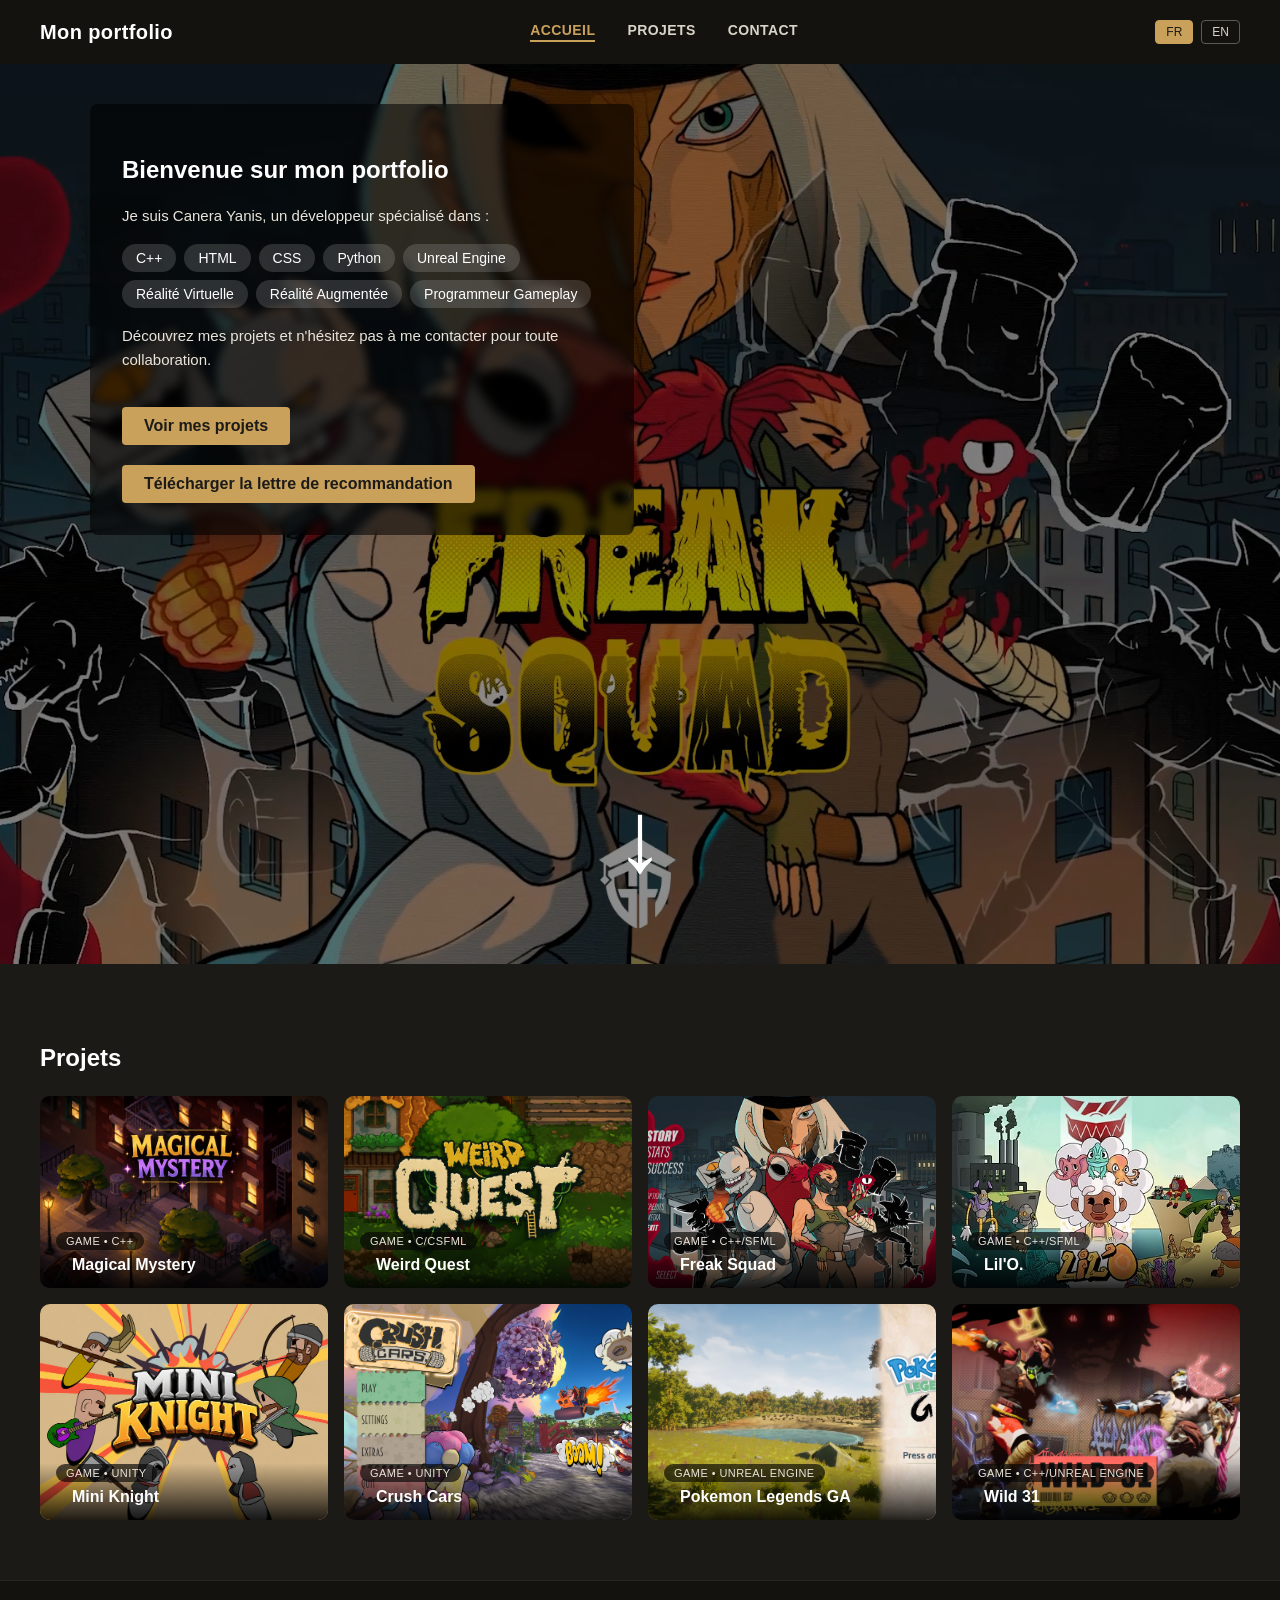
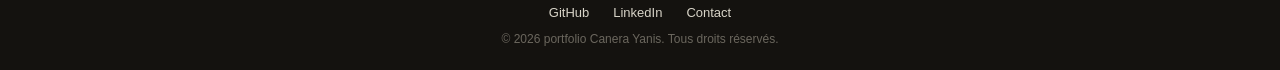
==== index.html @ 00ba0926 "Ajout du site portfolio" ====
<!DOCTYPE html>
<html lang="fr">
<head>
    <meta charset="UTF-8">
    <meta name="viewport" content="width=device-width, initial-scale=1.0">
    <title>Portfolio Canera Yanis</title>
    <link rel="stylesheet" href="base.css">
    <link rel="stylesheet" href="accueil.css">
</head>
<body>

<header>
    <h1>Mon portfolio</h1>
    <nav>
        <a href="index.html" class="active" data-i18n="nav.accueil">Accueil</a>
        <a href="#projets-preview" data-i18n="nav.projets">Projets</a>
        <a href="contact.html" data-i18n="nav.contact">Contact</a>
    </nav>
    <div class="lang-switcher">
        <button data-lang="fr" class="lang-btn active">FR</button>
        <button data-lang="en" class="lang-btn">EN</button>
    </div>
</header>

<main>
    <section>
        <div class="intro">
            <h2 data-i18n="hero.title">Bienvenue sur mon portfolio</h2>
            <p data-i18n="hero.subtitle">Je suis Canera Yanis, un développeur spécialisé dans :</p>
            <ul>
                <li>C++</li>
                <li>HTML</li>
                <li>CSS</li>
                <li>Python</li>
                <li>Unreal Engine</li>
                <li>Réalité Virtuelle</li>
                <li>Réalité Augmentée</li>
                <li>Programmeur Gameplay</li>
            </ul>
            <p data-i18n="hero.description">Découvrez mes projets et n'hésitez pas à me contacter pour toute collaboration.</p>
            <a href="#projets-preview" class="btn-cta" data-i18n="hero.cta">Voir mes projets</a>
            <a href="documents/CV.pdf" download="CV-Canera-Yanis.pdf" target="_blank" class="btn-cta" data-i18n="hero.cta2">Télécharger la lettre de recommandation</a>
        </div>
    </section>

    <div class="scroll-indicator">↓</div>
</main>

<section class="projets-preview" id="projets-preview">
    <h2 data-i18n="projets.title">Projets</h2>
    <div class="grid-projets grid-showcase">
    <article  class="carte-projet">
        <a href="MagicalMystery.html">
        <img src="Images/Simply Magic/Illustration.png" alt="Magical Mystery">
        </a>
        <div class="carte-overlay">
            <span class="tag">Game • C++</span>
             <h3>Magical Mystery</h3>
        </div>
    </article>
    <article class="carte-projet">
        <a href="WeirdQuest.html">
        <img src="Images/Weird Quest/Illustration.png" alt="Weird Quest">
        </a>
        <div  class="carte-overlay">
            <span class="tag">Game • C/CSFML</span>
            <h3>Weird Quest</h3>
        </div>
    </article>
    <article class="carte-projet">
        <a href="FreakSquad.html">
        <img src="Images/Freak Squad/Menu.gif" alt="Freak Squad">
        </a>
        <div class="carte-overlay">
            <span class="tag">Game • C++/SFML</span>
            <h3>Freak Squad</h3>
        </div>
    </article>
    <article class="carte-projet">
        <a href="Lilo.html">
        <img src="Images/Lil'O/SplashArt.png" alt="Lil'O">
        </a>
        <div class="carte-overlay">
            <span class="tag">Game • C++/SFML</span>
            <h3>Lil'O.</h3>
        </div>
    </article>
    <article class="carte-projet">
        <a href="MiniKnight.html">
        <img src="Images/MiniKnight/Illustration.png" alt="Mini Knight">
        </a>
        <div class="carte-overlay">
            <span class="tag">Game • Unity</span>
            <h3>Mini Knight</h3>
        </div>
    </article>
     <article class="carte-projet">
        <a href="CrushCars.html">
        <img src="Images/Crush Cars/Menu.png" alt="Crush Cars">
        </a>
        <div class="carte-overlay">
            <span class="tag">Game • Unity</span>
            <h3>Crush Cars</h3>
        </div>
    </article>
    <article class="carte-projet">
        <a href="PokeGA.html">
        <img src="Images/PokeGA/Ecran d'accueil.png" alt="Pokemon Legends GA">
        </a>
        <div class="carte-overlay">
            <span class="tag">Game • Unreal Engine</span>
            <h3>Pokemon Legends GA</h3>
        </div>
    </article>
    <article class="carte-projet">
        <a href="Wild31.html">
        <img src="Images/Wild31/Illustration.png" alt="Wild 31">
        </a>
        <div class="carte-overlay">
            <span class="tag">Game • C++/Unreal Engine</span>
            <h3>Wild 31</h3>
        </div>
    </article>
   

    

    
</div>
</section>

<footer>
    <div class="footer-links">
        <a href="https://github.com/YanisCanera" target="_blank" rel="noopener noreferrer">GitHub</a>
        <a href="https://www.linkedin.com/in/canerayanis/" target="_blank" rel="noopener noreferrer">LinkedIn</a>
        <a href="mailto:yanis.canera.dev@gmail.com">Contact</a>
    </div>
    <p data-i18n="footer.copyright">&copy; 2026 portfolio Canera Yanis. Tous droits réservés.</p>
</footer>

<script src="trad.js"></script>
</body>
</html>
---- base.css ----
body {
  font-family: sans-serif;
  margin: 0;
  color: #222;
}

header {
  background: #14120f;   /* presque noir, cohérent avec le fond sombre du main */
  color: white;
  padding: 20px 40px;
  display: flex;
  justify-content: space-between;
  align-items: center;
}

header h1 {
   font-size: 20px;
  margin: 0;
  letter-spacing: 0.02em;
}

.lang-switcher {
  display: flex;
  gap: 8px;
}

.lang-btn {
  background: transparent;
  border: 1px solid rgba(255,255,255,0.3);
  color: #d8d4c8;
  padding: 4px 10px;
  border-radius: 4px;
  font-size: 12px;
  cursor: pointer;
}

.lang-btn.active {
  background: #c9a15a;
  color: #1c1b19;
  border-color: #c9a15a;
}

nav {
  display: flex;
  gap: 32px;
}
nav a {
   color: #d8d4c8;
  text-decoration: none;
  font-size: 14px;
  font-weight: 600;
  letter-spacing: 0.03em;
  text-transform: uppercase;
  position: relative;
  padding-bottom: 4px;
  transition: color 0.2s;
}
nav a:hover {
  color: #c9a15a;   /* ton accent doré, cohérent avec le CTA */
}
nav a::after {
  content: '';
  position: absolute;
  left: 0;
  bottom: 0;
  width: 0;
  height: 2px;
  background: #c9a15a;
  transition: width 0.25s ease;
}
nav a:hover::after {
  width: 100%;
}
nav a.active {
  color: #c9a15a;
}

nav a.active::after {
  width: 100%;   /* soulignement toujours visible sur la page active */
}

footer {
  border-top: 1px solid rgba(255, 255, 255, 0.08);
  background: #14120f;   /* même couleur que le header */
  color: #8a8579;
  padding: 24px 40px;
  text-align: center;
  font-size: 13px;
}
img {
  max-width: 100%;   /* ne dépasse jamais son conteneur */
  height: auto;      /* garde les proportions */
}
#linkedinfooter {
  width: 90px;
  height: 90px;
  border-radius: 50%;
}
.footer-links {
  display: flex;
  justify-content: center;
  gap: 24px;
  margin-bottom: 12px;
}
.footer-links a {
  color: #d8d4c8;
  text-decoration: none;
  font-size: 13px;
  transition: color 0.2s;
}
.footer-links a:hover {
  color: #c9a15a;   /* même doré que le reste du site */
}
footer p {
  margin: 0;
  color: #6b675e;
  font-size: 12px;
}

html, body {
  height: 100%;
  margin: 0;
}

body {
  display: flex;
  flex-direction: column;
  min-height: 100vh;
}

main {
  flex: 1;
}


@media (max-width: 600px) {
  .intro {
    margin: 24px 16px;
    max-width: none;
  }
}
---- accueil.css ----
main {
  position: relative;
  background-image: url('../Images/Freak Squad/EA.png');
  background-size: cover;
  background-position: center;
  min-height: 100vh;
  color: white;
}
main::before {
  content: '';
  position: absolute;
  inset: 0;
  background: rgba(0, 0, 0, 0.45);
}
main > * {
  position: relative;
  z-index: 1;
}
.intro {
  max-width: 480px;
  padding: 32px;
  margin: 40px 0 0 90px;
  background: rgba(0, 0, 0, 0.55);
  border-radius: 8px;
  backdrop-filter: blur(4px);   /* flou léger derrière le bloc, effet verre dépoli */
}

.intro ul {
  list-style: none;
  padding: 0;
  margin: 16px 0;
  display: flex;
  flex-wrap: wrap;
  gap: 8px;
}
.intro li {
  background: rgba(255, 255, 255, 0.15);
  padding: 6px 14px;
  border-radius: 20px;
  font-size: 14px;
}
.intro h1 {
  font-size: 32px;
  margin: 0 0 12px;
}
.intro p {
  font-size: 15px;
  line-height: 1.6;
  color: #e8e4da;
}


.btn-cta {
 display: inline-block;
  margin-top: 20px;
  background: #c9a15a;
  color: #1c1b19;
  padding: 10px 22px;
  border-radius: 4px;
  text-decoration: none;
  font-weight: bold;
}
.btn-cta:hover {
  background: #d9b578;
}

button {
  background: #c9a15a;
  border: none;
  color: white;
  padding: 10px 18px;
  border-radius: 4px;
  cursor: pointer;
  font-size: 14px;
}
.projets-preview {
  background: #1c1a17;
  padding: 60px 40px;
  color: white;
}

.grid-projets {
  display: flex;
  gap: 24px;
  flex-wrap: wrap;
  margin-top: 24px;
}
.grid-showcase {
    display: grid;
    grid-template-columns: repeat(4, 1fr);
    grid-auto-rows: auto;
    gap: 16px;
}

.carte-projet {
    position: relative;
    border-radius: 10px;
    overflow: hidden;
    background: #14120f;
    transition: transform 0.25s ease;
}

.carte-projet:hover {
    transform: scale(1.02);
}

.carte-projet.featured {
    grid-column: span 2;
    grid-row: span 2;
}

.carte-projet img {
    width: 100%;
    height: 100%;
    object-fit: cover;
    display: block;
}

.carte-overlay {
    position: absolute;
    left: 0;
    right: 0;
    bottom: 0;
    padding: 14px 16px;
    background: linear-gradient(to top, rgba(0,0,0,0.85), rgba(0,0,0,0) 80%);
}

.tag {
    display: inline-block;
    background: rgba(7, 7, 7, 0.664);
    color: #e8e4da;
    font-size: 11px;
    text-transform: uppercase;
    letter-spacing: 0.04em;
    padding: 3px 10px;
    border-radius: 20px;
    margin-bottom: 6px;
}

.carte-overlay h3 {
    margin: 0;
    font-size: 16px;
    color: white;
}


.carte-projet h3, .carte-projet p {
  padding: 0 16px;
}
.scroll-indicator {
  position: absolute;
  bottom: 70px;
  left: 50%;
  transform: translateX(-50%);
  color: white;
  font-size: 100px;
  animation: bounce 1.5s infinite;
}

@keyframes bounce {
  0%, 100% { transform: translate(-50%, 0); }
  50% { transform: translate(-50%, 70px); }
}

@media (max-width: 768px) {
    .grid-showcase {
        grid-template-columns: repeat(2, 1fr);
    }
    .carte-projet.featured {
        grid-column: span 2;
        grid-row: span 1;
    }
}

@media (max-width: 480px) {
    .grid-showcase {
        grid-template-columns: 1fr;
    }
    .carte-projet.featured {
        grid-column: span 1;
    }
}
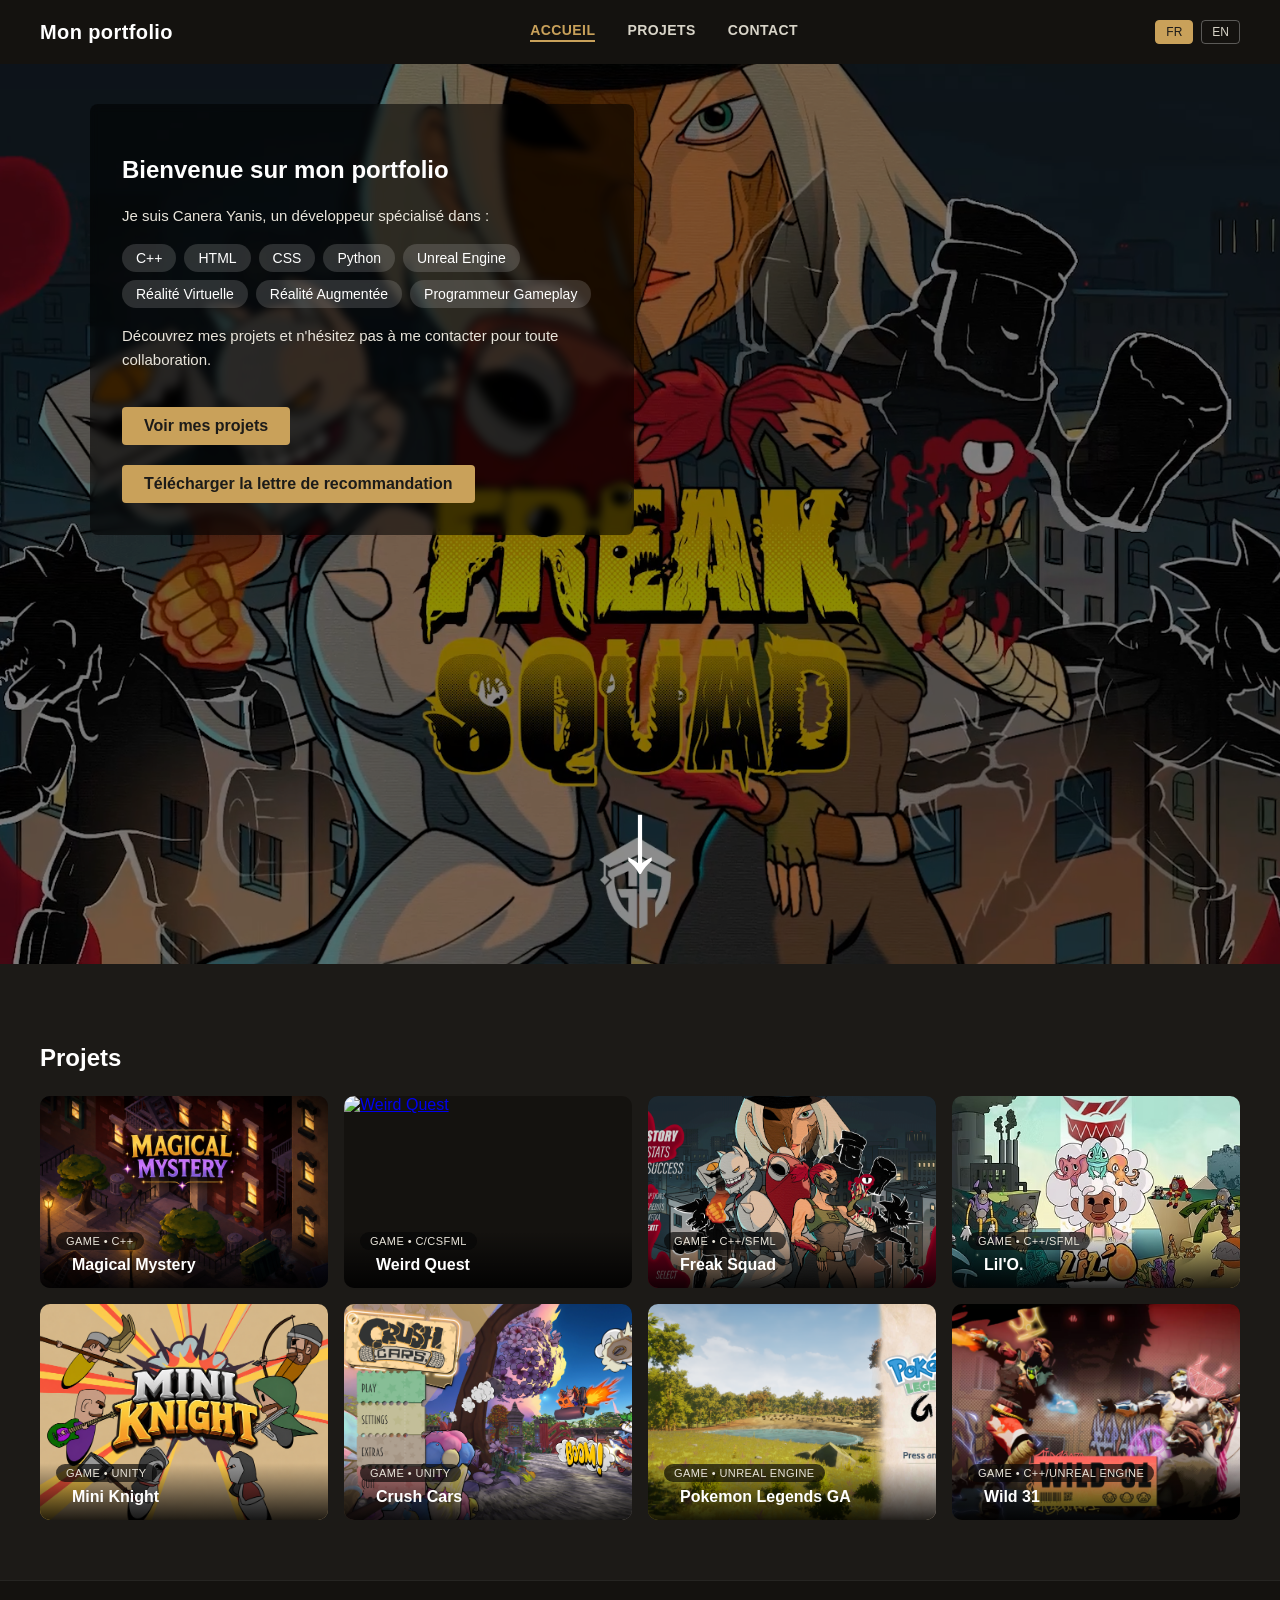
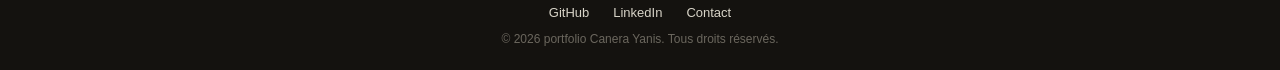
==== commit c9808a18: "finally" ====
--- a/index.html
+++ b/index.html
@@ -51,7 +51,7 @@
     <div class="grid-projets grid-showcase">
     <article  class="carte-projet">
         <a href="MagicalMystery.html">
-        <img src="Images/Simply Magic/Illustration.png" alt="Magical Mystery">
+        <img src="Images/MagicalMystery/Illustration.png" alt="Magical Mystery">
         </a>
         <div class="carte-overlay">
             <span class="tag">Game • C++</span>
@@ -60,7 +60,7 @@
     </article>
     <article class="carte-projet">
         <a href="WeirdQuest.html">
-        <img src="Images/Weird Quest/Illustration.png" alt="Weird Quest">
+        <img src="Images/WeirdQuest/Illustration.png" alt="Weird Quest">
         </a>
         <div  class="carte-overlay">
             <span class="tag">Game • C/CSFML</span>
@@ -69,7 +69,7 @@
     </article>
     <article class="carte-projet">
         <a href="FreakSquad.html">
-        <img src="Images/Freak Squad/Menu.gif" alt="Freak Squad">
+        <img src="Images/FreakSquad/Menu.gif" alt="Freak Squad">
         </a>
         <div class="carte-overlay">
             <span class="tag">Game • C++/SFML</span>
@@ -96,7 +96,7 @@
     </article>
      <article class="carte-projet">
         <a href="CrushCars.html">
-        <img src="Images/Crush Cars/Menu.png" alt="Crush Cars">
+        <img src="Images/CrushCars/Menu.png" alt="Crush Cars">
         </a>
         <div class="carte-overlay">
             <span class="tag">Game • Unity</span>
--- a/accueil.css
+++ b/accueil.css
@@ -1,6 +1,6 @@
 main {
   position: relative;
-  background-image: url('../Images/Freak Squad/EA.png');
+  background-image: url('Images/FreakSquad/EA.png');
   background-size: cover;
   background-position: center;
   min-height: 100vh;
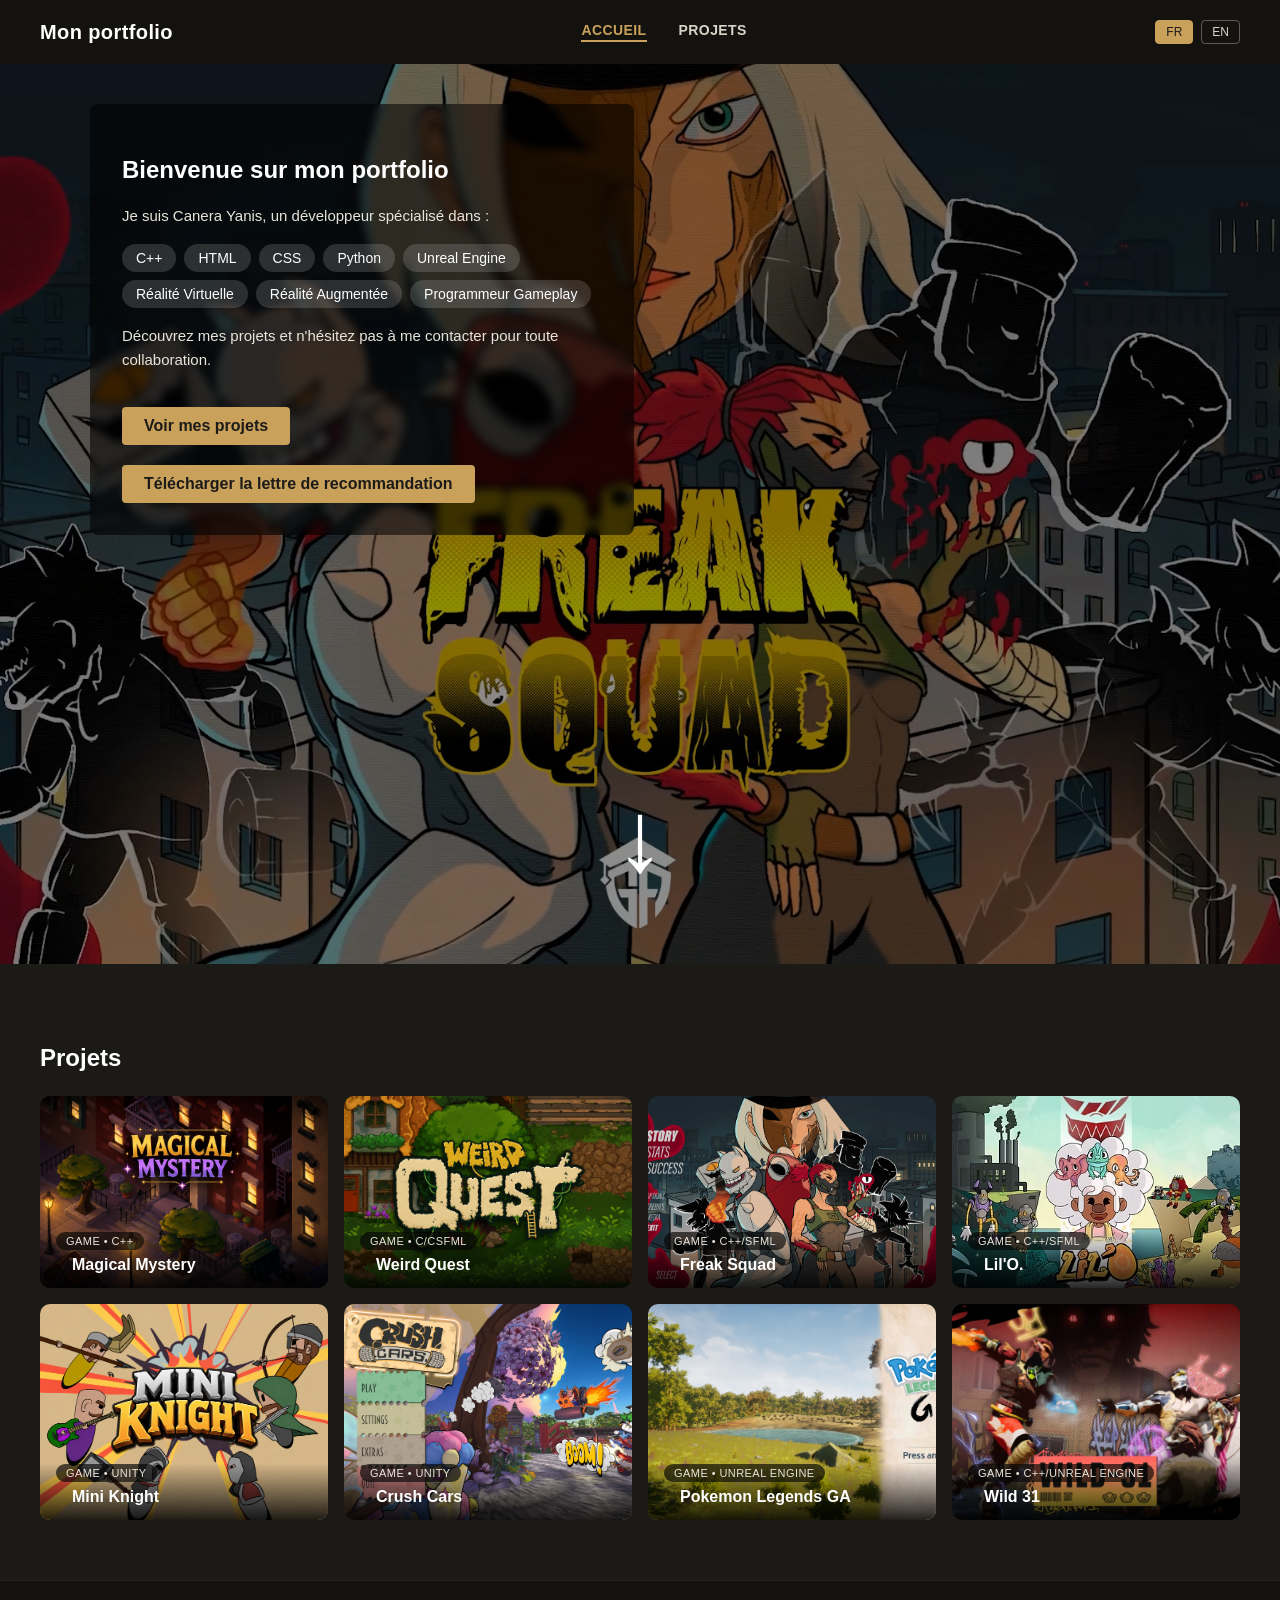
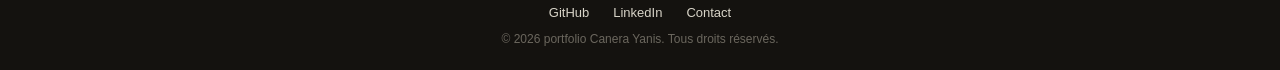
==== commit 012c8897: "add" ====
--- a/index.html
+++ b/index.html
@@ -14,7 +14,6 @@
     <nav>
         <a href="index.html" class="active" data-i18n="nav.accueil">Accueil</a>
         <a href="#projets-preview" data-i18n="nav.projets">Projets</a>
-        <a href="contact.html" data-i18n="nav.contact">Contact</a>
     </nav>
     <div class="lang-switcher">
         <button data-lang="fr" class="lang-btn active">FR</button>
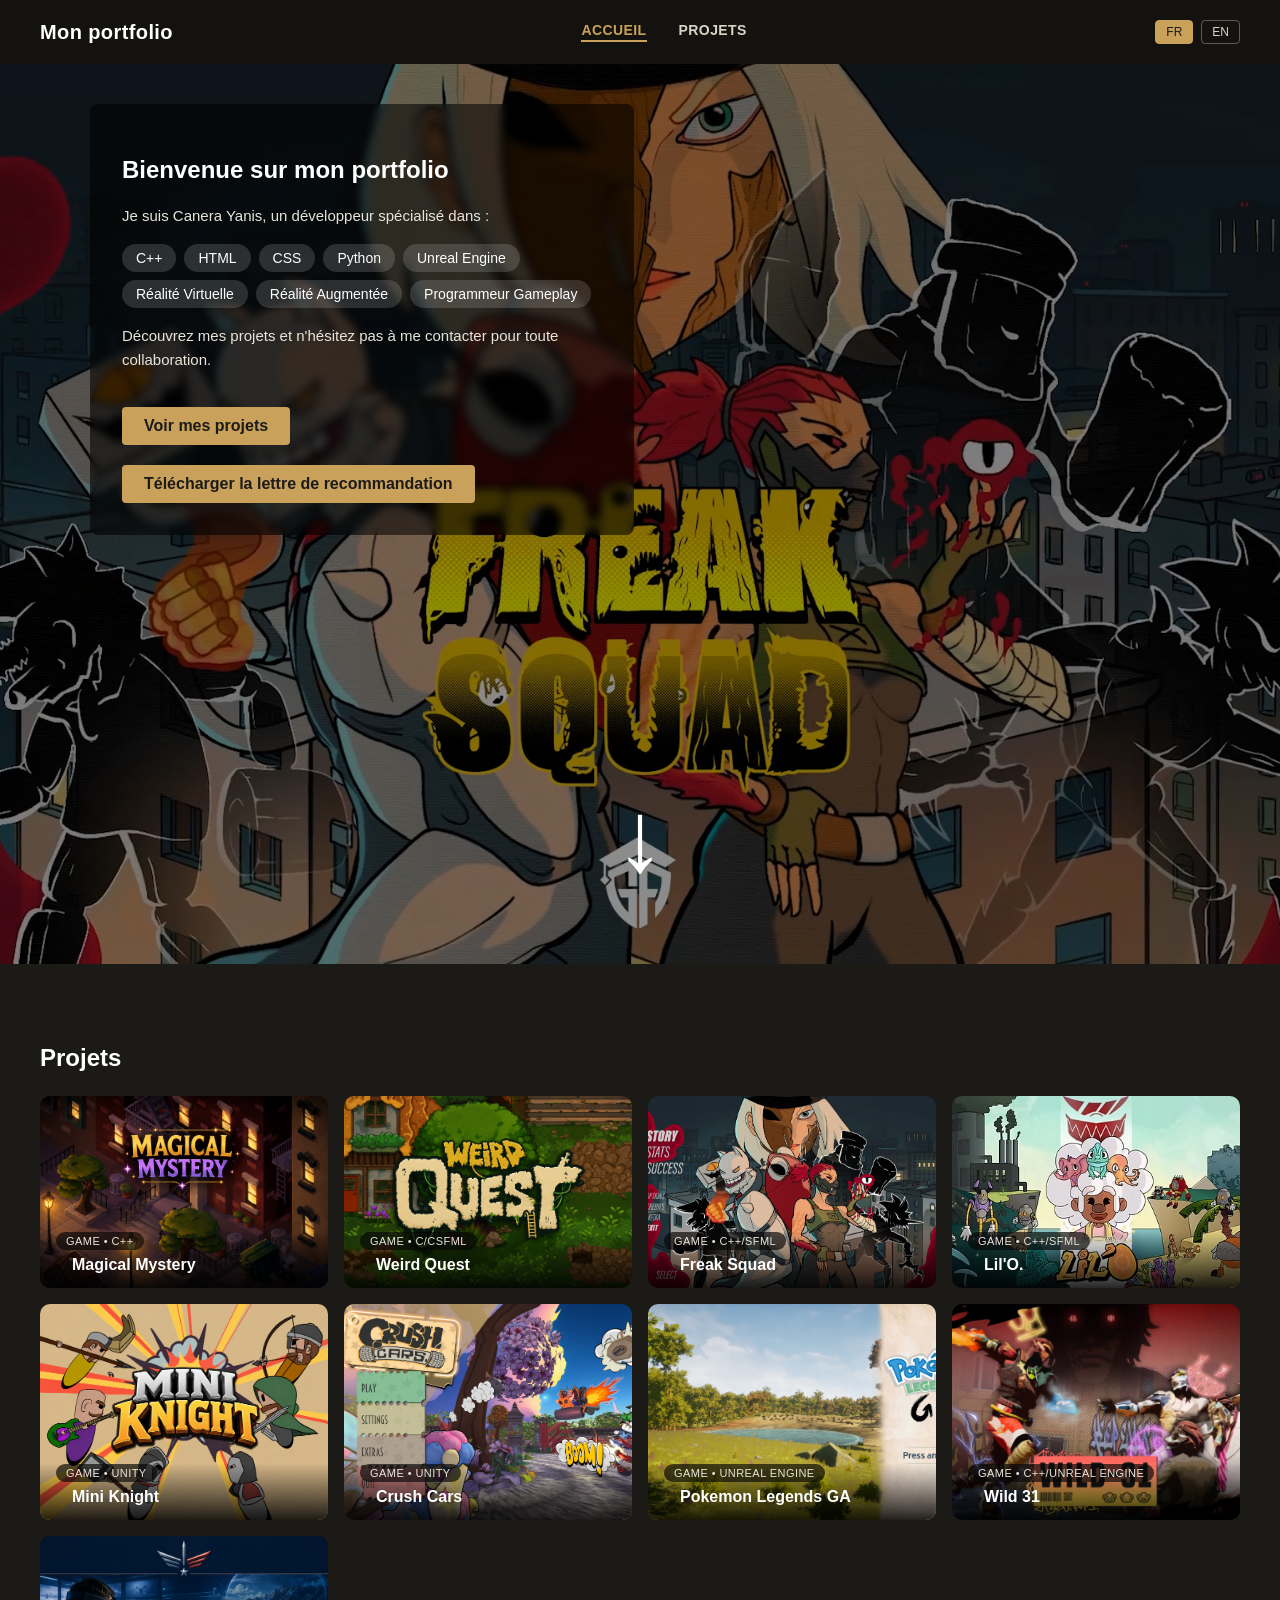
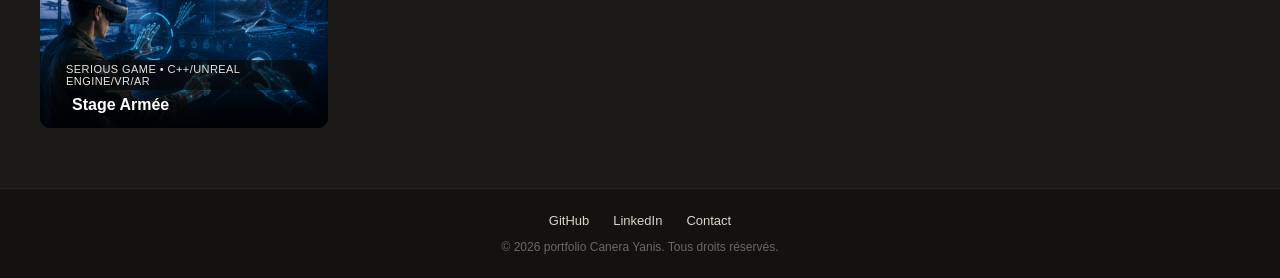
==== commit b2935bc9: "Add VR Army project page and translations Add a new project page (VRarmy.html) and artwork (Images/S" ====
--- a/index.html
+++ b/index.html
@@ -120,11 +120,15 @@
             <h3>Wild 31</h3>
         </div>
     </article>
-   
-
-    
-
-    
+   <article class="carte-projet">
+        <a href="VRarmy.html">
+        <img src="Images/Stage/Illustration.png" alt="Stage">
+        </a>
+        <div class="carte-overlay">
+            <span class="tag">Serious Game • C++/Unreal Engine/VR/AR</span>
+            <h3>Stage Armée</h3>
+        </div>
+    </article>  
 </div>
 </section>
 
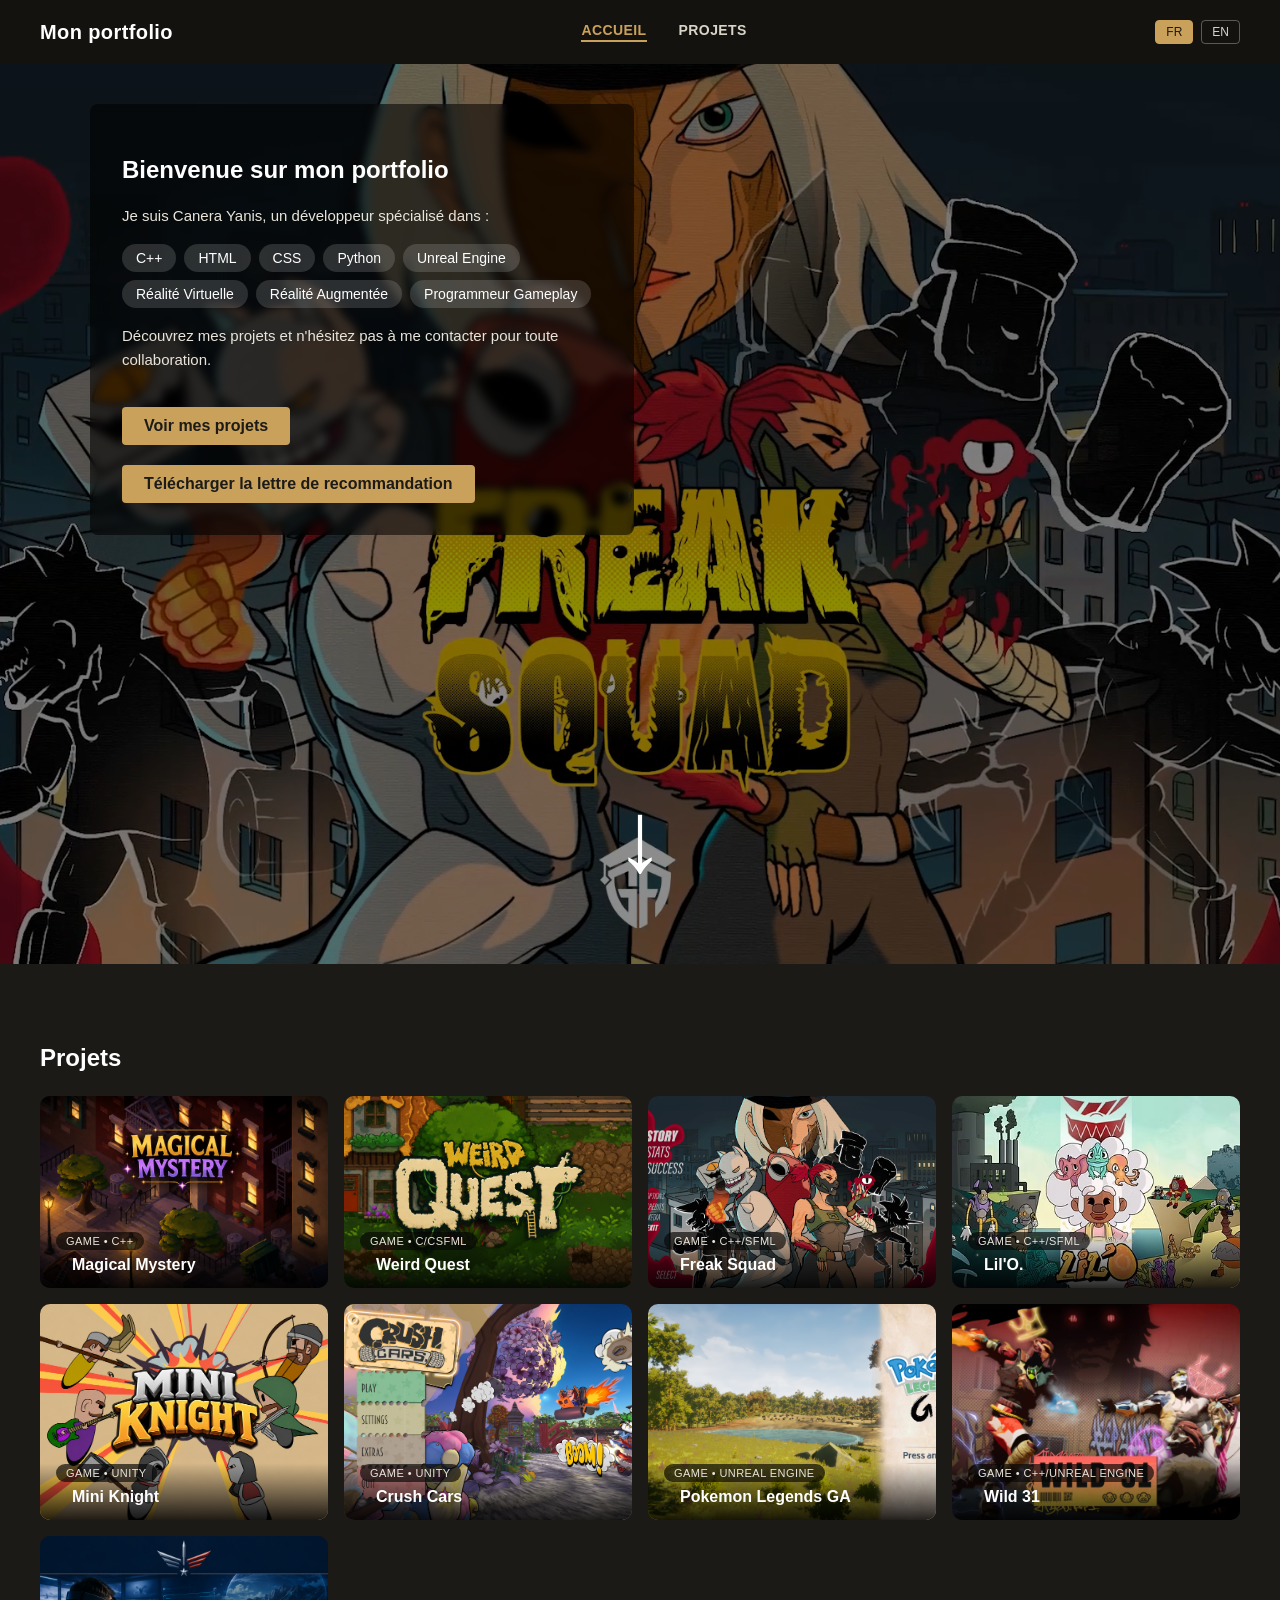
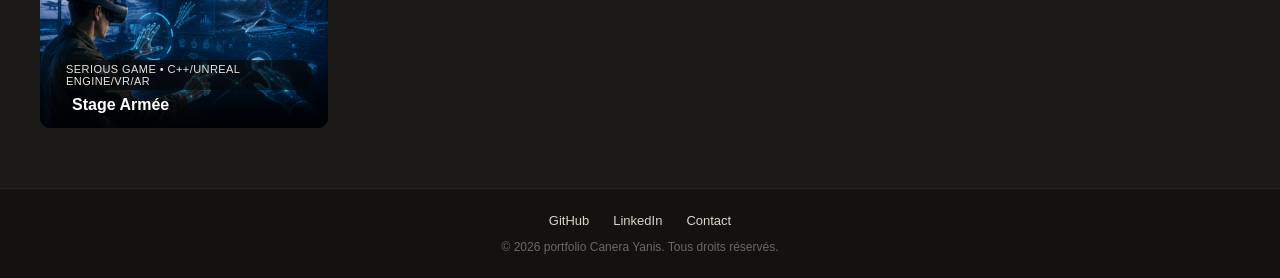
==== commit 17950cfb: "Remove stray 'vr.desc2' translation Delete an unrelated/duplicate 'vr.desc2' entry from trad.js (a l" ====
--- a/index.html
+++ b/index.html
@@ -38,7 +38,7 @@
             </ul>
             <p data-i18n="hero.description">Découvrez mes projets et n'hésitez pas à me contacter pour toute collaboration.</p>
             <a href="#projets-preview" class="btn-cta" data-i18n="hero.cta">Voir mes projets</a>
-            <a href="documents/CV.pdf" download="CV-Canera-Yanis.pdf" target="_blank" class="btn-cta" data-i18n="hero.cta2">Télécharger la lettre de recommandation</a>
+            <a href="documents/Lettrerecommandation.pdf" download="Lettre-de-recommandation-Canera-Yanis.pdf" target="_blank" class="btn-cta" data-i18n="hero.cta2">Télécharger la lettre de recommandation</a>
         </div>
     </section>
 
